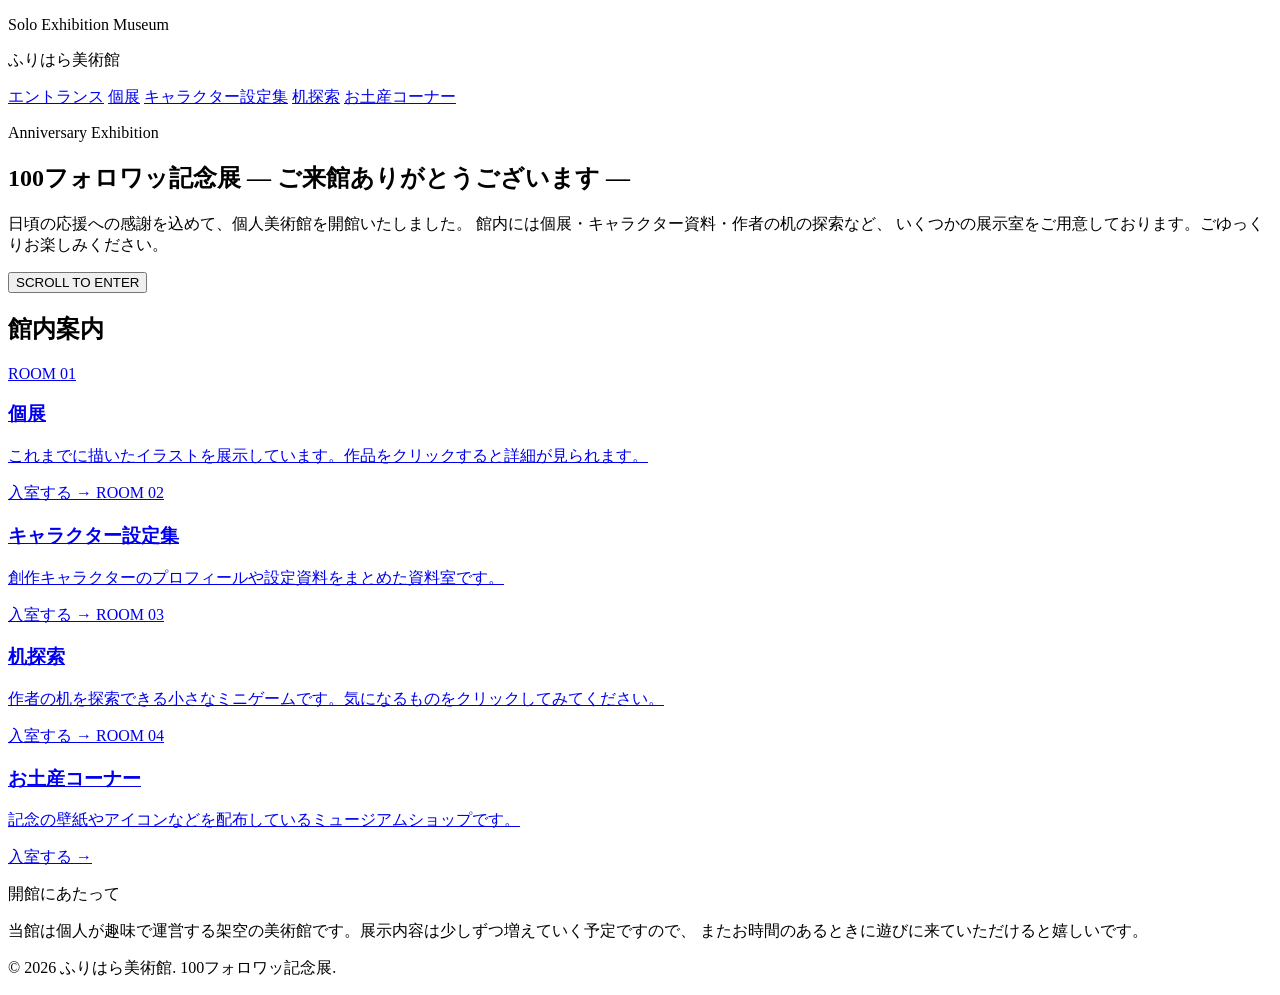
==== index.html @ e8f3ff81 "Add files via upload" ====
<!DOCTYPE html>
<html lang="ja">
<head>
  <meta charset="UTF-8">
  <meta name="viewport" content="width=device-width, initial-scale=1.0">
  <title>100フォロワッ記念展 | ふりはら美術館</title>
  <meta name="description" content="100フォロワッ達成記念のオンライン美術館・個展サイトです。">

  <!-- 明朝体・ゴシック体のWebフォント(不要であれば削除してOK) -->
  <link rel="preconnect" href="https://fonts.googleapis.com">
  <link rel="preconnect" href="https://fonts.gstatic.com" crossorigin>
  <link href="https://fonts.googleapis.com/css2?family=Shippori+Mincho:wght@500;700&family=Zen+Kaku+Gothic+New:wght@400;500&display=swap" rel="stylesheet">

  <!-- 共通CSS → このページ専用CSSの順で読み込む -->
  <link rel="stylesheet" href="css/common.css">
  <link rel="stylesheet" href="css/top.css">
</head>
<body>

  <!-- ============================================================
       ヘッダー(館名・共通ナビゲーション)
       他のページを作るときも、この header 部分をそのままコピーして
       aria-current の付いているリンクだけ変える想定。
       ============================================================ -->
  <header class="site-header">
    <p class="site-header__mark">Solo Exhibition Museum</p>
    <p class="site-header__title">ふりはら美術館</p>

    <nav class="main-nav" aria-label="館内案内">
      <a href="index.html">エントランス</a>
      <a href="gallery.html">個展</a>
      <a href="characters.html">キャラクター設定集</a>
      <a href="desk.html">机探索</a>
      <a href="shop.html">お土産コーナー</a>
    </nav>
  </header>

  <main>
    <!-- ============================================================
         エントランス(ヒーローエリア)
         ============================================================ -->
    <section class="entrance">
      <div class="entrance__content">
        <p class="entrance__eyebrow">Anniversary Exhibition</p>
        <h1 class="entrance__title">
          100フォロワッ記念展
          <span>― ご来館ありがとうございます ―</span>
        </h1>
        <p class="entrance__lead">
          <!-- ★ここの挨拶文はあとで自由に差し替えてください -->
          日頃の応援への感謝を込めて、個人美術館を開館いたしました。
          館内には個展・キャラクター資料・作者の机の探索など、
          いくつかの展示室をご用意しております。ごゆっくりお楽しみください。
        </p>
      </div>

      <button type="button" class="entrance__scroll-hint" aria-label="館内案内までスクロール">
        SCROLL TO ENTER
      </button>
    </section>

    <!-- ============================================================
         館内案内(各コンテンツへのナビゲーションカード)
         ★ページを追加するときは、この .hall-card を1つコピーして
           href / room-no / title / desc を書き換えれば増やせます。
         ============================================================ -->
    <section id="hall-guide" class="hall-guide">
      <h2 class="hall-guide__heading">館内案内</h2>
      <div class="ornament-line"></div>

      <div class="hall-guide__grid">

        <a href="gallery.html" class="hall-card">
          <span class="hall-card__room-no">ROOM 01</span>
          <h3 class="hall-card__title">個展</h3>
          <p class="hall-card__desc">これまでに描いたイラストを展示しています。作品をクリックすると詳細が見られます。</p>
          <span class="hall-card__arrow">入室する →</span>
        </a>

        <a href="characters.html" class="hall-card">
          <span class="hall-card__room-no">ROOM 02</span>
          <h3 class="hall-card__title">キャラクター設定集</h3>
          <p class="hall-card__desc">創作キャラクターのプロフィールや設定資料をまとめた資料室です。</p>
          <span class="hall-card__arrow">入室する →</span>
        </a>

        <a href="desk.html" class="hall-card">
          <span class="hall-card__room-no">ROOM 03</span>
          <h3 class="hall-card__title">机探索</h3>
          <p class="hall-card__desc">作者の机を探索できる小さなミニゲームです。気になるものをクリックしてみてください。</p>
          <span class="hall-card__arrow">入室する →</span>
        </a>

        <a href="shop.html" class="hall-card">
          <span class="hall-card__room-no">ROOM 04</span>
          <h3 class="hall-card__title">お土産コーナー</h3>
          <p class="hall-card__desc">記念の壁紙やアイコンなどを配布しているミュージアムショップです。</p>
          <span class="hall-card__arrow">入室する →</span>
        </a>

      </div>
    </section>

    <!-- ============================================================
         簡単なお知らせ欄(任意・不要なら削除可)
         ============================================================ -->
    <section class="notice-board">
      <p class="notice-board__title">開館にあたって</p>
      <p class="notice-board__text">
        <!-- ★ここも自由に書き換えてください -->
        当館は個人が趣味で運営する架空の美術館です。展示内容は少しずつ増えていく予定ですので、
        またお時間のあるときに遊びに来ていただけると嬉しいです。
      </p>
    </section>
  </main>

  <footer class="site-footer">
    <p>&copy; 2026 ふりはら美術館. 100フォロワッ記念展.</p>
  </footer>

  <!-- 共通JS → このページ専用JSの順で読み込む -->
  <script src="js/common.js"></script>
  <script src="js/top.js"></script>
</body>
</html>
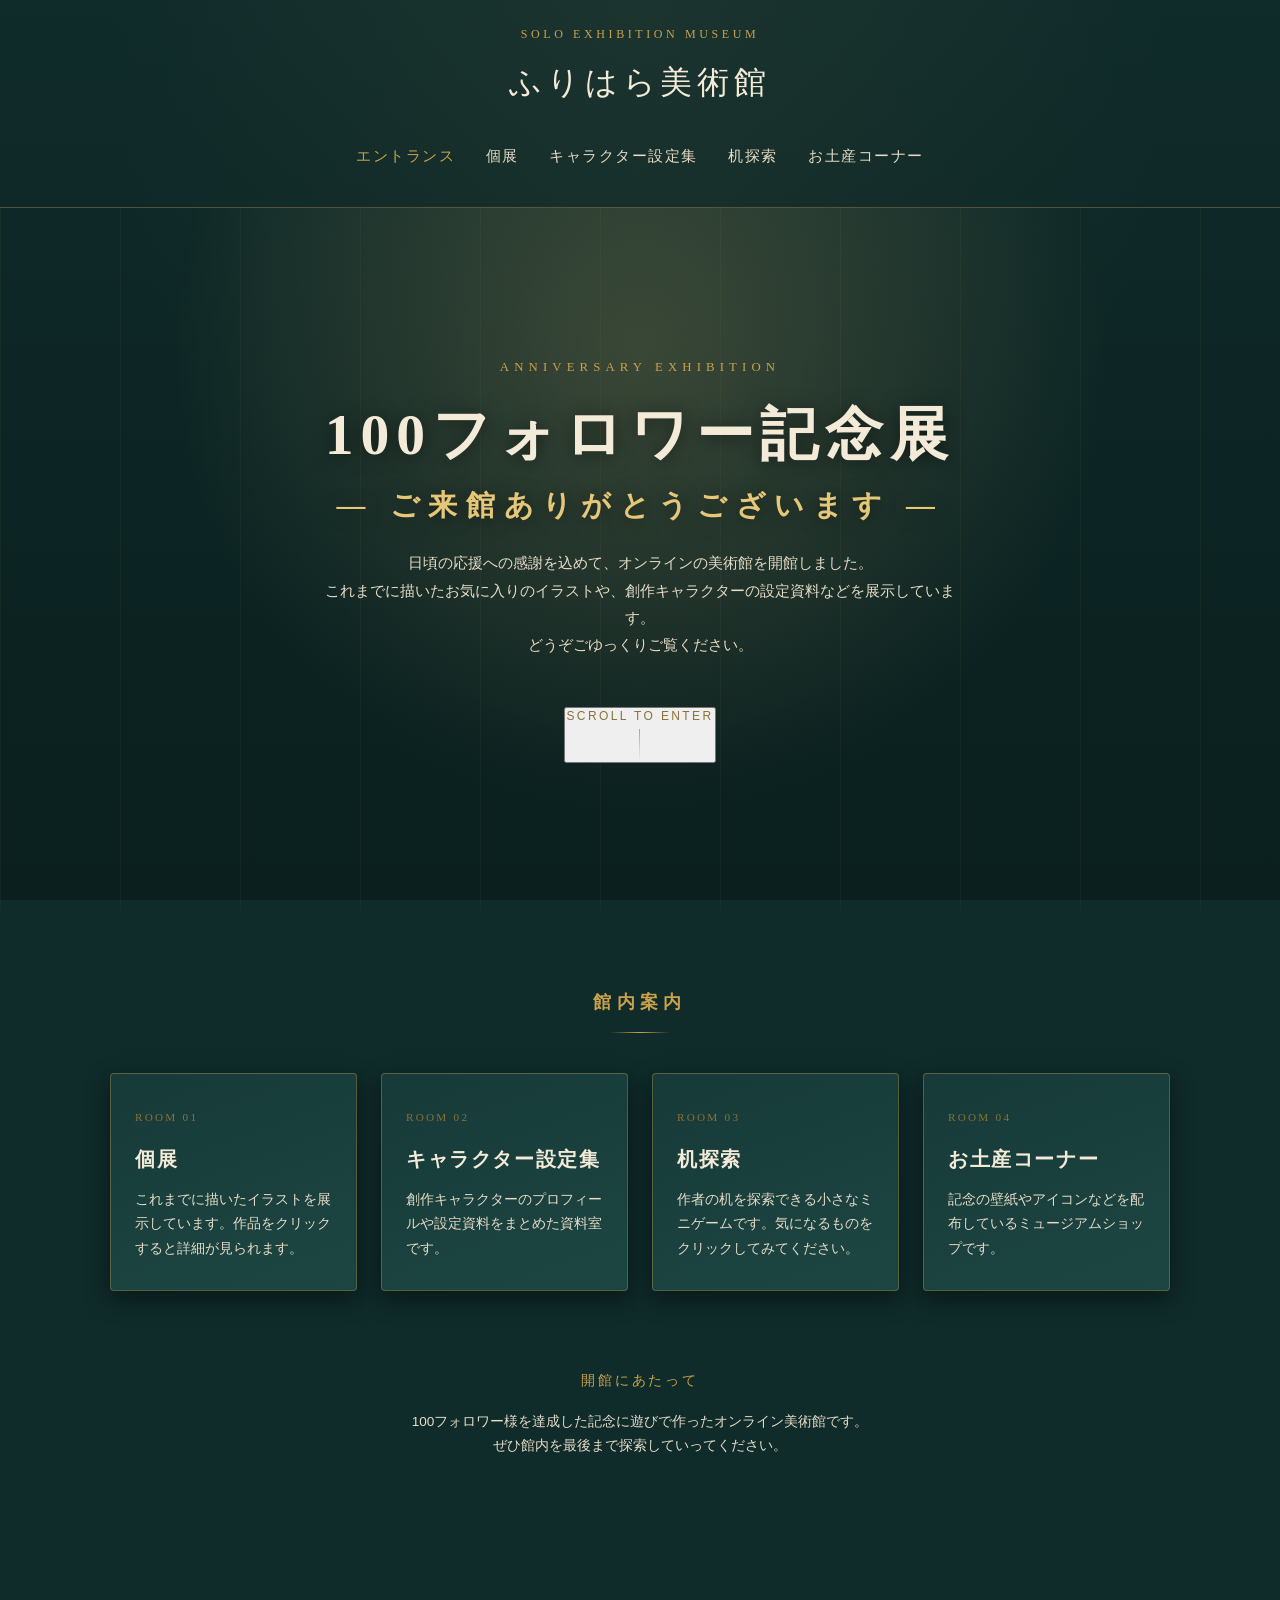
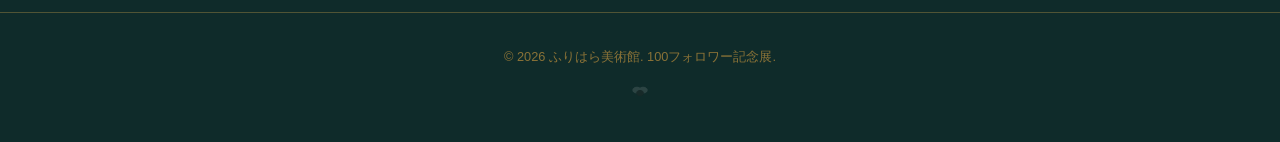
==== commit fc5aad47: "Update museum site" ====
--- a/index.html
+++ b/index.html
@@ -3,8 +3,8 @@
 <head>
   <meta charset="UTF-8">
   <meta name="viewport" content="width=device-width, initial-scale=1.0">
-  <title>100フォロワッ記念展 | ふりはら美術館</title>
-  <meta name="description" content="100フォロワッ達成記念のオンライン美術館・個展サイトです。">
+  <title>100フォロワー記念展 | ふりはら美術館</title>
+  <meta name="description" content="100フォロワー達成記念のオンライン美術館・個展サイトです。">
 
   <!-- 明朝体・ゴシック体のWebフォント(不要であれば削除してOK) -->
   <link rel="preconnect" href="https://fonts.googleapis.com">
@@ -43,14 +43,14 @@
       <div class="entrance__content">
         <p class="entrance__eyebrow">Anniversary Exhibition</p>
         <h1 class="entrance__title">
-          100フォロワッ記念展
+          100フォロワー記念展
           <span>― ご来館ありがとうございます ―</span>
         </h1>
         <p class="entrance__lead">
           <!-- ★ここの挨拶文はあとで自由に差し替えてください -->
-          日頃の応援への感謝を込めて、個人美術館を開館いたしました。
-          館内には個展・キャラクター資料・作者の机の探索など、
-          いくつかの展示室をご用意しております。ごゆっくりお楽しみください。
+          日頃の応援への感謝を込めて、オンラインの美術館を開館しました。<br>
+          これまでに描いたお気に入りのイラストや、創作キャラクターの設定資料などを展示しています。<br>
+          どうぞごゆっくりご覧ください。
         </p>
       </div>
 
@@ -108,14 +108,24 @@
       <p class="notice-board__title">開館にあたって</p>
       <p class="notice-board__text">
         <!-- ★ここも自由に書き換えてください -->
-        当館は個人が趣味で運営する架空の美術館です。展示内容は少しずつ増えていく予定ですので、
-        またお時間のあるときに遊びに来ていただけると嬉しいです。
+        100フォロワー様を達成した記念に遊びで作ったオンライン美術館です。<br>
+        ぜひ館内を最後まで探索していってください。
       </p>
     </section>
   </main>
 
   <footer class="site-footer">
-    <p>&copy; 2026 ふりはら美術館. 100フォロワッ記念展.</p>
+    <p>&copy; 2026 ふりはら美術館. 100フォロワー記念展.</p>
+
+    <!-- ============================================================
+         ★隠しページへの入口(イースターエッグ)
+         わざと目立たない位置・小さいサイズにしています。
+         見た目を変えたいときは css/top.css の .easter-egg を編集。
+         リンク先を変えたいときは href="secret.html" の部分を変更。
+         ============================================================ -->
+    <a href="secret.html" class="easter-egg" aria-label="?">
+      <img src="assets/images/secret/fly-easter-egg.png" alt="">
+    </a>
   </footer>
 
   <!-- 共通JS → このページ専用JSの順で読み込む -->
--- a/css/common.css
+++ b/css/common.css
@@ -0,0 +1,222 @@
+/* ==========================================================================
+   common.css
+   全ページ共通のスタイル(リセット・配色変数・ヘッダー/フッターなど)
+
+   ★配色を変えたいときは、このファイル冒頭の :root 変数だけ書き換えればOK。
+     他のCSSファイルはすべてこの変数を参照しています。
+   ========================================================================== */
+
+:root {
+  /* ---- 基本カラーパレット(深い青緑・生成り・金) ---- */
+  --color-bg-deep:      #0f2b2a;   /* 一番深い青緑(背景の基調) */
+  --color-bg-panel:     #163a38;   /* パネルやカードの背景 */
+  --color-bg-panel-2:   #1d4643;   /* パネルの明るめバリエーション */
+  --color-cream:        #f3ead8;   /* 生成り色(本文・余白) */
+  --color-cream-soft:   #e6dcc6;   /* 生成りの少し落ち着いたトーン */
+  --color-gold:         #c9a24b;   /* メインの金色 */
+  --color-gold-bright:  #e6c778;   /* 強調したいときの明るい金 */
+  --color-gold-dim:     #8a7237;   /* 罫線などに使う控えめな金 */
+  --color-line:         rgba(201, 162, 75, 0.35); /* 金の罫線・境界線 */
+  --color-shadow:       rgba(0, 0, 0, 0.45);
+
+  /* ---- フォント ---- */
+  --font-serif: "Shippori Mincho", "Noto Serif JP", serif;
+  --font-sans:  "Zen Kaku Gothic New", "Noto Sans JP", sans-serif;
+
+  /* ---- 余白・角丸などの共通値 ---- */
+  --radius-frame: 4px;
+  --gap-section: clamp(2.5rem, 6vw, 5rem);
+}
+
+/* ---- リセット ---- */
+* {
+  margin: 0;
+  padding: 0;
+  box-sizing: border-box;
+}
+
+html {
+  scroll-behavior: smooth;
+}
+
+body {
+  background-color: var(--color-bg-deep);
+  color: var(--color-cream);
+  font-family: var(--font-sans);
+  line-height: 1.8;
+  min-height: 100vh;
+  /* うっすらとした縦のグラデーションで「夜の館内」らしい奥行きを出す */
+  background-image:
+    radial-gradient(ellipse at top, rgba(230, 199, 120, 0.06), transparent 60%),
+    linear-gradient(180deg, var(--color-bg-deep) 0%, #0a1f1e 100%);
+  background-attachment: fixed;
+}
+
+img {
+  max-width: 100%;
+  display: block;
+}
+
+a {
+  color: inherit;
+  text-decoration: none;
+}
+
+ul {
+  list-style: none;
+}
+
+button {
+  font-family: inherit;
+  cursor: pointer;
+}
+
+/* ==========================================================================
+   ヘッダー(サイト共通のロゴ・ナビ)
+   ※ index.html 以外の各ページを追加するとき、同じ header 構造を使い回す
+   ========================================================================== */
+.site-header {
+  display: flex;
+  flex-direction: column;
+  align-items: center;
+  gap: 0.5rem;
+  padding: 1.5rem 1rem 1rem;
+  text-align: center;
+  border-bottom: 1px solid var(--color-line);
+}
+
+.site-header__mark {
+  font-family: var(--font-serif);
+  font-size: 0.75rem;
+  letter-spacing: 0.3em;
+  color: var(--color-gold);
+  text-transform: uppercase;
+}
+
+.site-header__title {
+  font-family: var(--font-serif);
+  font-size: clamp(1.4rem, 4vw, 2rem);
+  letter-spacing: 0.15em;
+  color: var(--color-cream);
+}
+
+/* ---- 共通ナビゲーション(館内案内) ---- */
+.main-nav {
+  display: flex;
+  flex-wrap: wrap;
+  justify-content: center;
+  gap: 0.5rem 1.5rem;
+  padding: 1rem;
+}
+
+.main-nav a {
+  position: relative;
+  font-family: var(--font-serif);
+  font-size: 0.95rem;
+  letter-spacing: 0.1em;
+  padding: 0.4rem 0.2rem;
+  color: var(--color-cream-soft);
+  transition: color 0.3s ease;
+}
+
+.main-nav a::after {
+  content: "";
+  position: absolute;
+  left: 0;
+  right: 0;
+  bottom: 0;
+  height: 1px;
+  background: var(--color-gold);
+  transform: scaleX(0);
+  transform-origin: center;
+  transition: transform 0.3s ease;
+}
+
+.main-nav a:hover,
+.main-nav a:focus-visible {
+  color: var(--color-gold-bright);
+}
+
+.main-nav a:hover::after,
+.main-nav a:focus-visible::after {
+  transform: scaleX(1);
+}
+
+.main-nav a[aria-current="page"] {
+  color: var(--color-gold);
+}
+
+/* ==========================================================================
+   フッター
+   ========================================================================== */
+.site-footer {
+  margin-top: var(--gap-section);
+  padding: 2rem 1rem;
+  text-align: center;
+  font-size: 0.8rem;
+  color: var(--color-gold-dim);
+  border-top: 1px solid var(--color-line);
+}
+
+/* ==========================================================================
+   汎用パーツ
+   ========================================================================== */
+
+/* 金色の装飾罫線(見出しの下などに使う) */
+.ornament-line {
+  width: 60px;
+  height: 1px;
+  margin: 0.8rem auto;
+  background: linear-gradient(90deg, transparent, var(--color-gold), transparent);
+}
+
+/* セクション共通の余白 */
+.section {
+  padding: var(--gap-section) 1.25rem;
+  max-width: 1100px;
+  margin: 0 auto;
+}
+
+/* キャプション風テキスト(展示の説明などに流用) */
+.caption-text {
+  font-family: var(--font-serif);
+  font-size: 0.85rem;
+  color: var(--color-cream-soft);
+  line-height: 1.9;
+}
+
+/* スクリーンリーダー専用テキスト */
+.sr-only {
+  position: absolute;
+  width: 1px;
+  height: 1px;
+  overflow: hidden;
+  clip: rect(0, 0, 0, 0);
+  white-space: nowrap;
+}
+
+/* ==========================================================================
+   カスタムカーソル(蠅モチーフ)
+   ここに書けば全ページに反映される。common.cssを読み込んでいる
+   ページなら、gallery.htmlでもcharacters.htmlでも自動で適用される。
+
+   ★自分のイラストに差し替えたいとき★
+   assets/images/common/cursor-default.png と cursor-hover.png を、
+   同じファイル名のまま自分の画像に上書きすればOK(コード変更不要)。
+   画像サイズは32px前後、背景透明のPNGがおすすめ。
+   ========================================================================== */
+
+/* 通常時:サイト全体の基本カーソル */
+body {
+  cursor: url("assets/images/common/cursor-default.png") 4 4, auto;
+}
+
+/* クリック/タップできる要素にホバーしたときのカーソル
+   (リンク・ボタン・カード類などをここにまとめて指定) */
+a,
+button,
+.hall-card,
+.artwork-card,
+[role="button"] {
+  cursor: url("assets/images/common/cursor-hover.png") 6 6, pointer;
+}
--- a/css/top.css
+++ b/css/top.css
@@ -0,0 +1,226 @@
+/* ==========================================================================
+   top.css
+   トップページ(美術館のエントランス)専用のスタイル
+   common.css を読み込んだ上で、このファイルを追加読み込みしてください。
+   ========================================================================== */
+
+/* ---- エントランス(ヒーロー)エリア ---- */
+.entrance {
+  position: relative;
+  display: flex;
+  flex-direction: column;
+  align-items: center;
+  justify-content: center;
+  text-align: center;
+  min-height: 78vh;
+  padding: 3rem 1.25rem;
+  overflow: hidden;
+}
+
+/* 背景装飾:柱や光をイメージしたグラデーション(画像不要で雰囲気を出す) */
+.entrance::before {
+  content: "";
+  position: absolute;
+  inset: 0;
+  z-index: 0;
+  background:
+    radial-gradient(circle at 50% 20%, rgba(230, 199, 120, 0.18), transparent 55%),
+    repeating-linear-gradient(
+      90deg,
+      rgba(201, 162, 75, 0.05) 0px,
+      rgba(201, 162, 75, 0.05) 1px,
+      transparent 1px,
+      transparent 120px
+    );
+  pointer-events: none;
+}
+
+.entrance__content {
+  position: relative;
+  z-index: 1;
+  max-width: 640px;
+}
+
+.entrance__eyebrow {
+  font-family: var(--font-serif);
+  font-size: 0.8rem;
+  letter-spacing: 0.4em;
+  color: var(--color-gold);
+  text-transform: uppercase;
+}
+
+.entrance__title {
+  margin-top: 1rem;
+  font-family: var(--font-serif);
+  font-size: clamp(2.2rem, 7vw, 3.6rem);
+  letter-spacing: 0.12em;
+  line-height: 1.4;
+  color: var(--color-cream);
+  text-shadow: 0 2px 18px rgba(0, 0, 0, 0.5);
+}
+
+.entrance__title span {
+  display: block;
+  font-size: 0.5em;
+  letter-spacing: 0.3em;
+  color: var(--color-gold-bright);
+  margin-top: 0.6rem;
+}
+
+.entrance__lead {
+  margin-top: 1.5rem;
+  font-size: 0.95rem;
+  color: var(--color-cream-soft);
+}
+
+/* 「入館する」的な、下にスクロールを促す矢印 */
+.entrance__scroll-hint {
+  position: relative;
+  z-index: 1;
+  margin-top: 3rem;
+  font-size: 0.75rem;
+  letter-spacing: 0.2em;
+  color: var(--color-gold-dim);
+  display: flex;
+  flex-direction: column;
+  align-items: center;
+  gap: 0.4rem;
+}
+
+.entrance__scroll-hint::after {
+  content: "";
+  width: 1px;
+  height: 32px;
+  background: linear-gradient(180deg, var(--color-gold), transparent);
+  animation: scroll-hint-move 2.2s ease-in-out infinite;
+}
+
+@keyframes scroll-hint-move {
+  0%, 100% { transform: translateY(0); opacity: 0.8; }
+  50%      { transform: translateY(8px); opacity: 0.2; }
+}
+
+/* ---- 館内案内(各コンテンツへのナビゲーションを大きめカードで) ---- */
+.hall-guide {
+  padding: var(--gap-section) 1.25rem;
+  max-width: 1100px;
+  margin: 0 auto;
+}
+
+.hall-guide__heading {
+  text-align: center;
+  font-family: var(--font-serif);
+  font-size: 1.1rem;
+  letter-spacing: 0.3em;
+  color: var(--color-gold);
+}
+
+.hall-guide__grid {
+  margin-top: 2.5rem;
+  display: grid;
+  grid-template-columns: repeat(auto-fit, minmax(240px, 1fr));
+  gap: 1.5rem;
+}
+
+.hall-card {
+  position: relative;
+  display: block;
+  padding: 1.8rem 1.5rem;
+  background: linear-gradient(160deg, var(--color-bg-panel), var(--color-bg-panel-2));
+  border: 1px solid var(--color-line);
+  border-radius: var(--radius-frame);
+  box-shadow: 0 8px 24px var(--color-shadow);
+  transition: transform 0.35s ease, border-color 0.35s ease, box-shadow 0.35s ease;
+}
+
+.hall-card:hover,
+.hall-card:focus-visible {
+  transform: translateY(-4px);
+  border-color: var(--color-gold);
+  box-shadow: 0 14px 32px var(--color-shadow);
+}
+
+.hall-card__room-no {
+  display: inline-block;
+  font-family: var(--font-serif);
+  font-size: 0.7rem;
+  letter-spacing: 0.2em;
+  color: var(--color-gold-dim);
+}
+
+.hall-card__title {
+  margin-top: 0.6rem;
+  font-family: var(--font-serif);
+  font-size: 1.25rem;
+  letter-spacing: 0.08em;
+  color: var(--color-cream);
+}
+
+.hall-card__desc {
+  margin-top: 0.7rem;
+  font-size: 0.85rem;
+  color: var(--color-cream-soft);
+}
+
+.hall-card__arrow {
+  position: absolute;
+  right: 1.5rem;
+  bottom: 1.5rem;
+  font-family: var(--font-serif);
+  color: var(--color-gold);
+  opacity: 0;
+  transform: translateX(-6px);
+  transition: opacity 0.3s ease, transform 0.3s ease;
+}
+
+.hall-card:hover .hall-card__arrow,
+.hall-card:focus-visible .hall-card__arrow {
+  opacity: 1;
+  transform: translateX(0);
+}
+
+/* ---- 開館案内的なミニ情報(任意のテキストブロック) ---- */
+.notice-board {
+  max-width: 640px;
+  margin: 0 auto;
+  padding: 0 1.25rem var(--gap-section);
+  text-align: center;
+}
+
+.notice-board__title {
+  font-family: var(--font-serif);
+  font-size: 0.9rem;
+  letter-spacing: 0.2em;
+  color: var(--color-gold);
+}
+
+.notice-board__text {
+  margin-top: 1rem;
+  font-size: 0.85rem;
+  color: var(--color-cream-soft);
+}
+
+/* ==========================================================================
+   隠しページへの入口(イースターエッグ)
+   フッター内に、わざと目立たないサイズ・不透明度で配置している。
+   ========================================================================== */
+.easter-egg {
+  position: relative;
+  display: inline-block;
+  width: 22px;
+  height: 22px;
+  margin-top: 0.8rem;
+  opacity: 0.35;
+  transition: opacity 0.3s ease, transform 0.3s ease;
+}
+
+.easter-egg img {
+  width: 100%;
+  height: 100%;
+}
+
+.easter-egg:hover,
+.easter-egg:focus-visible {
+  opacity: 0.9;
+  transform: scale(1.15);
+}
